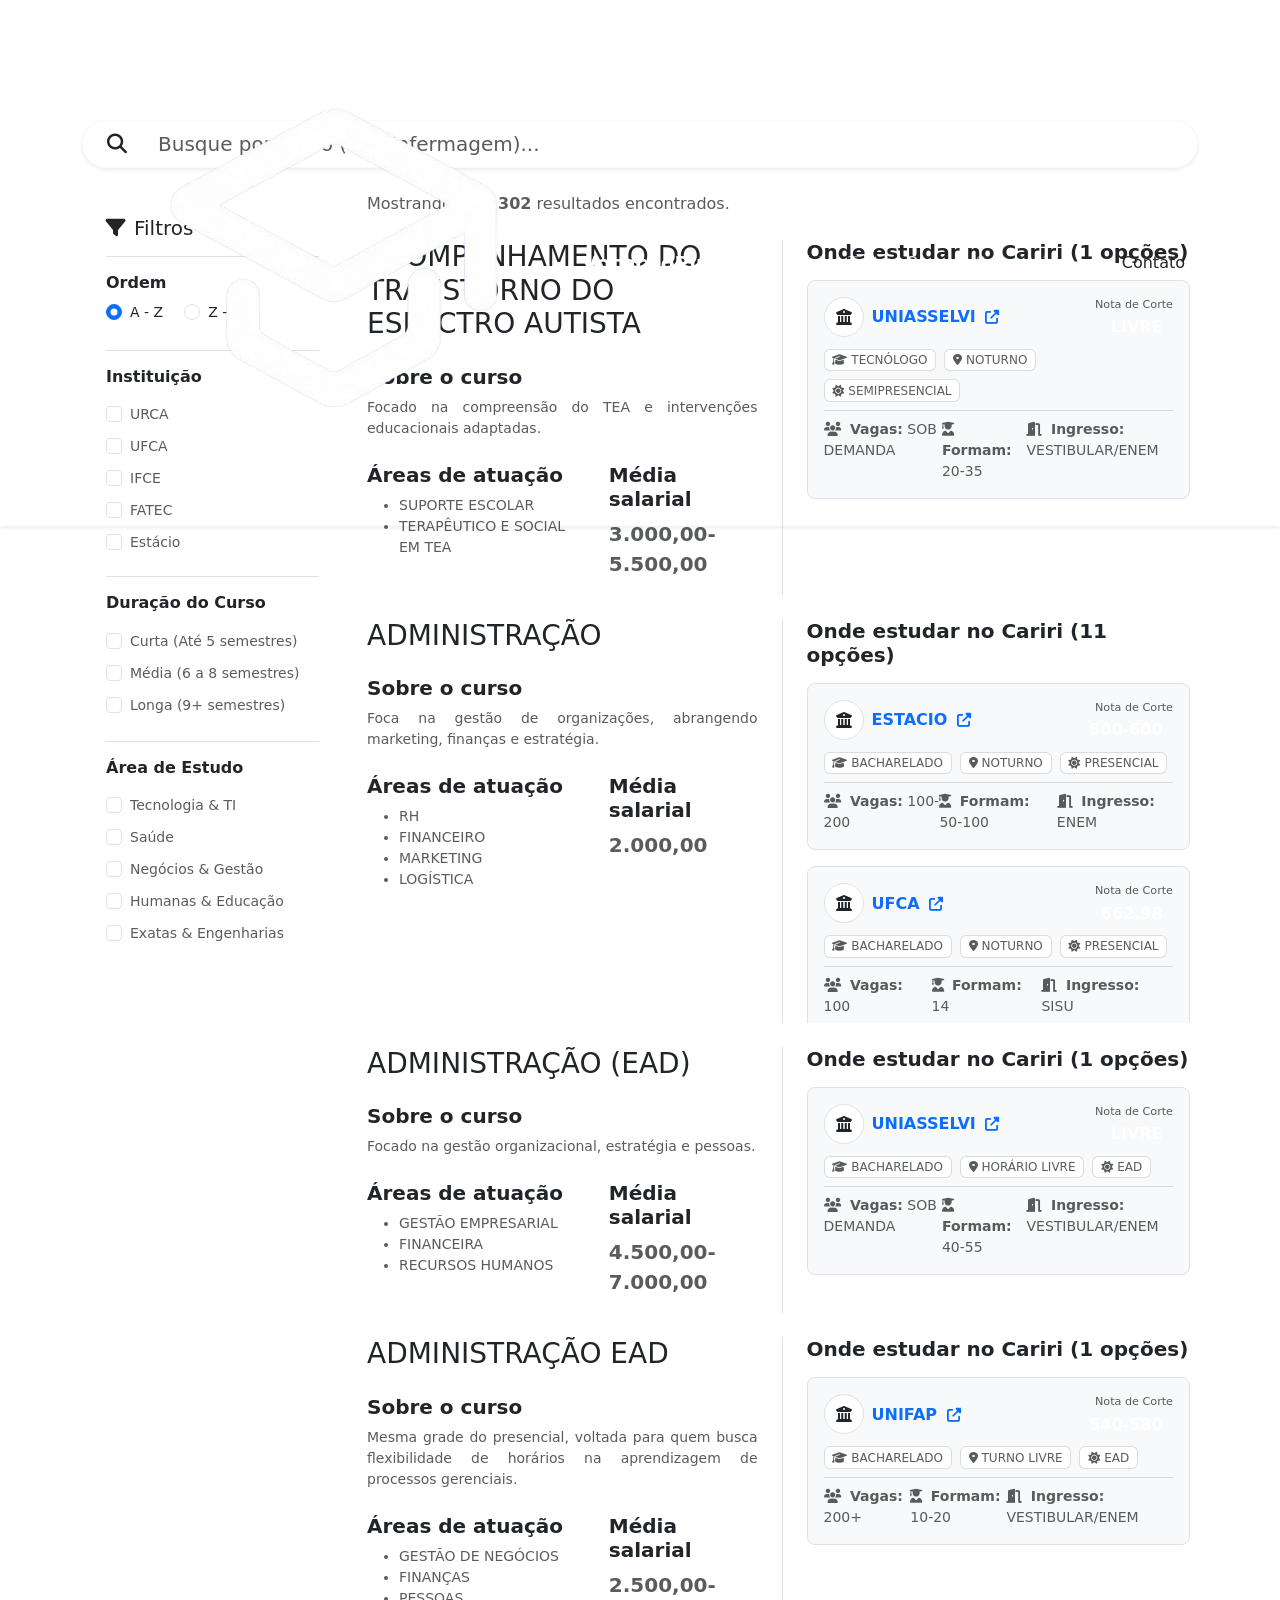
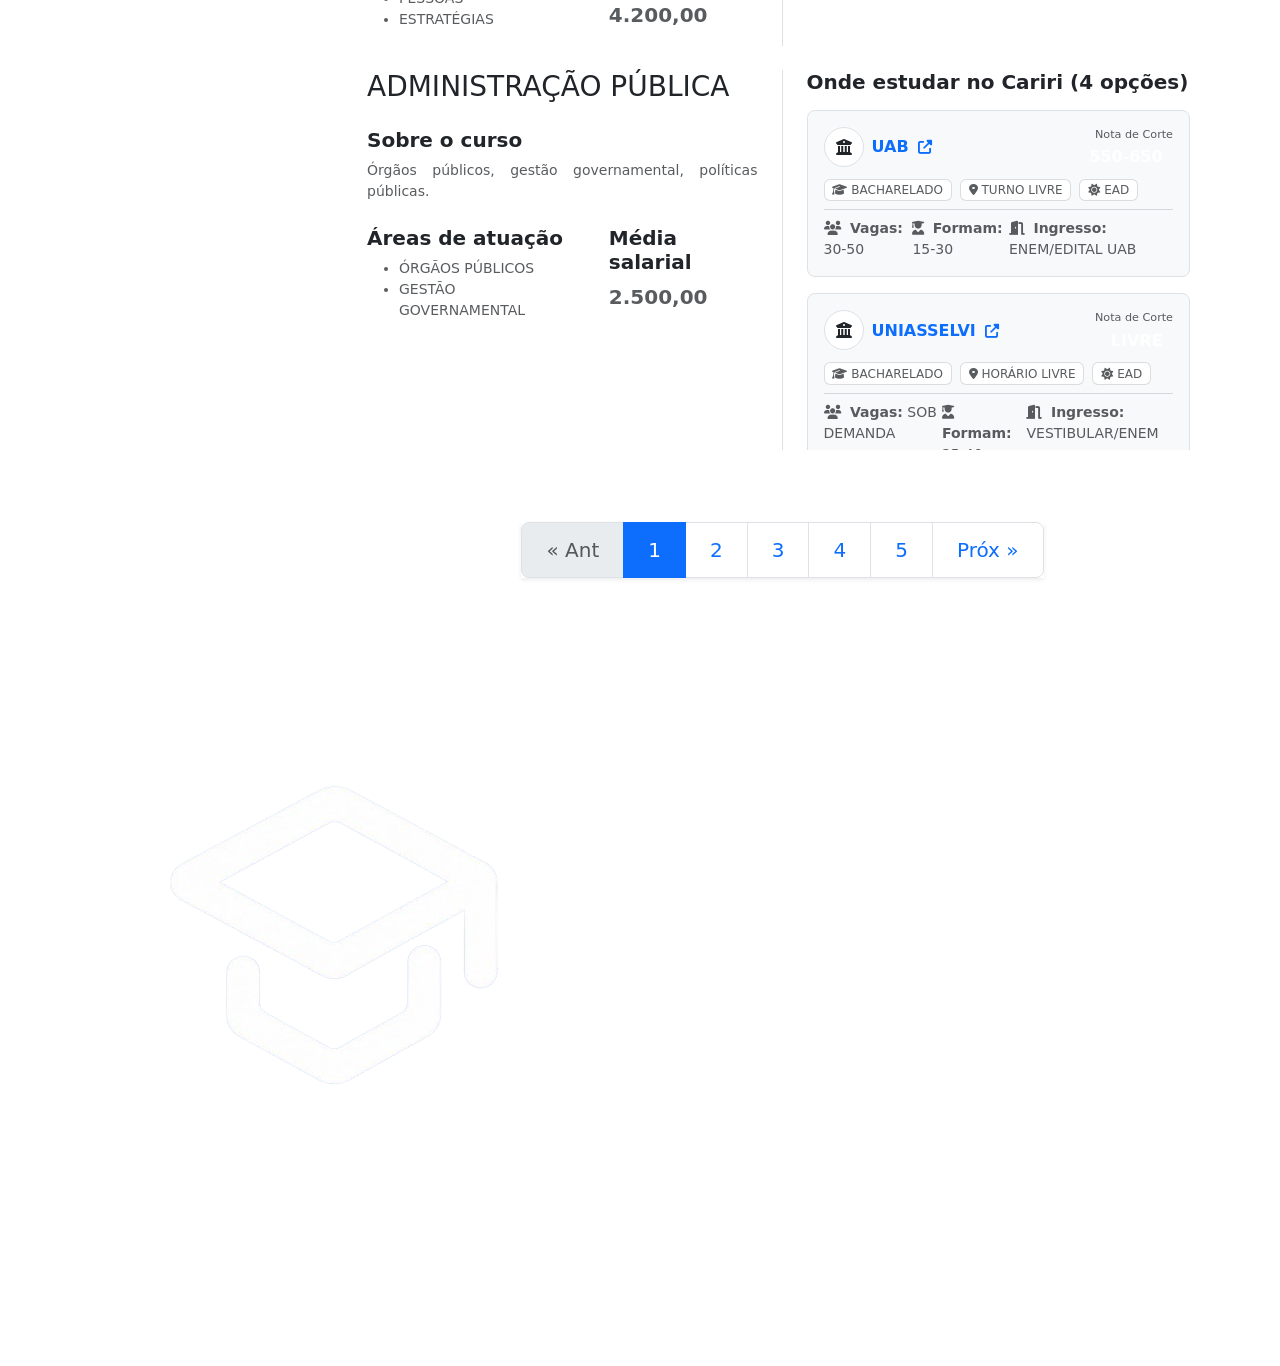
==== cursos.html @ d90a33eb "Vocação Plus" ====
<!DOCTYPE html>
<html lang="pt-br">
<head>
    <meta charset="UTF-8">
    <meta name="viewport" content="width=device-width, initial-scale=1.0">
    <title>Catálogo de Cursos | Vocação Plus</title>
    <link href="https://cdn.jsdelivr.net/npm/bootstrap@5.3.0/dist/css/bootstrap.min.css" rel="stylesheet">
    <link rel="stylesheet" href="https://cdnjs.cloudflare.com/ajax/libs/font-awesome/6.4.0/css/all.min.css">
    <link rel="stylesheet" href="assets/css/style.css">
    <link rel="icon" href="assets/img/logo-arredondada.png" type="image/png">
</head>
<body class="d-flex flex-column min-vh-100 bg-light-soft">

    <nav class="navbar navbar-expand-lg fixed-top bg-gradient-custom shadow-sm">
        <div class="container">
            <a class="navbar-brand fw-bold d-flex align-items-center text-white" href="index.html">
                 <img src="assets/img/logo-removebg-preview.png" alt="logo" class="logo-navbar">VocaçãoPlus
            </a>
            <button class="navbar-toggler border-0 text-white" type="button" data-bs-toggle="collapse" data-bs-target="#navbarNav">
                <i class="fas fa-bars"></i>
            </button>
            <div class="collapse navbar-collapse" id="navbarNav">
                <ul class="navbar-nav mx-auto">
                    <li class="nav-item"><a class="nav-link text-white-50" href="index.html">Início</a></li>
                    <li class="nav-item"><a class="nav-link text-white-50" href="quiz.html">Teste</a></li>
                    <li class="nav-item"><a class="nav-link text-white active" href="cursos.html">Cursos</a></li>
                    <li class="nav-item"><a class="nav-link text-white-50" href="sobre.html">Sobre Nós</a></li>
                </ul>
                <a href="#" class="btn btn-indigo">Contato</a>
            </div>
        </div>
    </nav>

    <main class="flex-grow-1 pt-5 mt-5 container pb-5">
        
        <div class="row mb-4 pt-4">
            <div class="col-12">
                <div class="input-group input-group-lg shadow-sm rounded-pill overflow-hidden border border-light bg-white">
                    <span class="input-group-text bg-white border-0 text-vibrant ps-4"><i class="fas fa-search"></i></span>
                    <input type="text" id="input-pesquisa" class="form-control border-0 bg-white shadow-none text-muted" placeholder="Busque por curso (ex: Enfermagem)...">
                </div>
            </div>
        </div>

        <div class="row">
            <aside class="col-lg-3 mb-4">
                <div class="card-figma p-4 sticky-top" style="top: 100px; max-height: 85vh; overflow-y: auto;">
                    <div class="d-flex justify-content-between align-items-center border-bottom pb-3 mb-3">
                        <h5 class="fw-800 text-indigo mb-0"><i class="fas fa-filter me-2 text-vibrant"></i>Filtros</h5>
                        <button id="btn-limpar" class="btn btn-link text-muted small p-0 text-decoration-none d-none">Limpar</button>
                    </div>

                    <div class="mb-4">
                        <h6 class="fw-bold text-indigo mb-2">Ordem</h6>
                        <div class="form-check form-check-inline">
                            <input class="form-check-input" type="radio" name="ordem" id="ordem-az" value="az" checked>
                            <label class="form-check-label small" for="ordem-az">A - Z</label>
                        </div>
                        <div class="form-check form-check-inline">
                            <input class="form-check-input" type="radio" name="ordem" id="ordem-za" value="za">
                            <label class="form-check-label small" for="ordem-za">Z - A</label>
                        </div>
                    </div>

                    <div class="mb-4 border-top pt-3">
                        <h6 class="fw-bold text-indigo mb-3">Instituição</h6>
                        <div class="filtros-scroll" style="max-height: 150px; overflow-y: auto;">
                            <div class="form-check mb-2"><input class="form-check-input" type="checkbox" value="URCA" id="inst-urca" name="instituicao"><label class="form-check-label text-muted small" for="inst-urca">URCA</label></div>
                            <div class="form-check mb-2"><input class="form-check-input" type="checkbox" value="UFCA" id="inst-ufca" name="instituicao"><label class="form-check-label text-muted small" for="inst-ufca">UFCA</label></div>
                            <div class="form-check mb-2"><input class="form-check-input" type="checkbox" value="IFCE" id="inst-ifce" name="instituicao"><label class="form-check-label text-muted small" for="inst-ifce">IFCE</label></div>
                            <div class="form-check mb-2"><input class="form-check-input" type="checkbox" value="FATEC" id="inst-fatec" name="instituicao"><label class="form-check-label text-muted small" for="inst-fatec">FATEC</label></div>
                            <div class="form-check mb-2"><input class="form-check-input" type="checkbox" value="ESTÁCIO" id="inst-estacio" name="instituicao"><label class="form-check-label text-muted small" for="inst-estacio">Estácio</label></div>
                            <div class="form-check mb-2"><input class="form-check-input" type="checkbox" value="UNILEÃO" id="inst-unileao" name="instituicao"><label class="form-check-label text-muted small" for="inst-unileao">Unileão</label></div>
                            <div class="form-check mb-2"><input class="form-check-input" type="checkbox" value="UNINASSAU" id="inst-uninassau" name="instituicao"><label class="form-check-label text-muted small" for="inst-uninassau">Uninassau</label></div>
                            <div class="form-check mb-2"><input class="form-check-input" type="checkbox" value="UNIFAP" id="inst-unifap" name="instituicao"><label class="form-check-label text-muted small" for="inst-unifap">UNIFAP</label></div>
                            <div class="form-check mb-2"><input class="form-check-input" type="checkbox" value="UNIFAMEC" id="inst-unifamec" name="instituicao"><label class="form-check-label text-muted small" for="inst-unifamec">UNIFAMEC</label></div>
                            <div class="form-check mb-2"><input class="form-check-input" type="checkbox" value="CECAPE" id="inst-cecape" name="instituicao"><label class="form-check-label text-muted small" for="inst-cecape">CECAPE</label></div>
                            <div class="form-check mb-2"><input class="form-check-input" type="checkbox" value="UAB" id="inst-uab" name="instituicao"><label class="form-check-label text-muted small" for="inst-uab">UAB</label></div>
                            <div class="form-check mb-2"><input class="form-check-input" type="checkbox" value="UNIASSELVI" id="inst-uniasselvi" name="instituicao"><label class="form-check-label text-muted small" for="inst-uniasselvi">UNIASSELVI</label></div>
                            <div class="form-check mb-2"><input class="form-check-input" type="checkbox" value="UNIFACS" id="inst-unifacs" name="instituicao"><label class="form-check-label text-muted small" for="inst-unifacs">UNIFACS</label></div>
                            <div class="form-check mb-2"><input class="form-check-input" type="checkbox" value="UNIFATECIE" id="inst-unifatecie" name="instituicao"><label class="form-check-label text-muted small" for="inst-unifatecie">UNIFATECIE</label></div>
                            <div class="form-check mb-2"><input class="form-check-input" type="checkbox" value="UNINTER" id="inst-uninter" name="instituicao"><label class="form-check-label text-muted small" for="inst-uninter">UNINTER</label></div>
                            <div class="form-check mb-2"><input class="form-check-input" type="checkbox" value="UNIP" id="inst-unip" name="instituicao"><label class="form-check-label text-muted small" for="inst-unip">UNIP</label></div>
                            <div class="form-check mb-2"><input class="form-check-input" type="checkbox" value="UNOPAR" id="inst-unopar" name="instituicao"><label class="form-check-label text-muted small" for="inst-unopar">UNOPAR</label></div>
                            <div class="form-check mb-2"><input class="form-check-input" type="checkbox" value="UVA" id="inst-uva" name="instituicao"><label class="form-check-label text-muted small" for="inst-uva">UVA</label></div>
                        </div>
                    </div>


                    <div class="mb-4 border-top pt-3">
                        <h6 class="fw-bold text-indigo mb-3">Duração do Curso</h6>
                        <div class="form-check mb-2"><input class="form-check-input" type="checkbox" value="curto" id="dur-curto" name="duracao"><label class="form-check-label text-muted small" for="dur-curto">Curta (Até 5 semestres)</label></div>
                        <div class="form-check mb-2"><input class="form-check-input" type="checkbox" value="medio" id="dur-medio" name="duracao"><label class="form-check-label text-muted small" for="dur-medio">Média (6 a 8 semestres)</label></div>
                        <div class="form-check mb-2"><input class="form-check-input" type="checkbox" value="longo" id="dur-longo" name="duracao"><label class="form-check-label text-muted small" for="dur-longo">Longa (9+ semestres)</label></div>
                    </div>

                    <div class="mb-4 border-top pt-3">
                        <h6 class="fw-bold text-indigo mb-3">Área de Estudo</h6>
                        <div class="form-check mb-2"><input class="form-check-input" type="checkbox" value="TECNOLOGIA" name="area"><label class="form-check-label text-muted small">Tecnologia & TI</label></div>
                        <div class="form-check mb-2"><input class="form-check-input" type="checkbox" value="SAUDE" name="area"><label class="form-check-label text-muted small">Saúde</label></div>
                        <div class="form-check mb-2"><input class="form-check-input" type="checkbox" value="NEGOCIOS" name="area"><label class="form-check-label text-muted small">Negócios & Gestão</label></div>
                        <div class="form-check mb-2"><input class="form-check-input" type="checkbox" value="HUMANAS" name="area"><label class="form-check-label text-muted small">Humanas & Educação</label></div>
                        <div class="form-check mb-2"><input class="form-check-input" type="checkbox" value="EXATAS" name="area"><label class="form-check-label text-muted small">Exatas & Engenharias</label></div>
                    </div>

                    <button id="btn-filtrar" class="btn btn-indigo w-100 rounded-pill mt-2">Aplicar Filtros</button>
                </div>
            </aside>

            <section class="col-lg-9">
                <div class="d-flex justify-content-between align-items-center mb-4">
                    <p class="text-muted mb-0" id="info-resultados">Carregando cursos...</p>
                </div>

                <div id="container-cursos" class="row">
                    <div class="text-center py-5 my-5 w-100">
                        <div class="spinner-border text-vibrant" role="status"></div>
                    </div>
                </div>

                <nav class="mt-5 d-flex justify-content-center">
                    <ul class="pagination pagination-lg shadow-sm" id="paginacao-cursos"></ul>
                </nav>
            </section>
        </div>
    </main>

    <footer class="footer bg-gradient-custom pt-5 pb-3 text-white">
        <div class="container text-center text-lg-start">
            <div class="row gy-4">
                <div class="col-lg-4">
                    <h5 class="fw-bold"><img src="assets/img/logo-removebg-preview.png" alt="footer logo" class="logo-navbar">VocaçãoPlus</h5>
                    <p class="mt-3 small">Transformando o futuro de estudantes com clareza e inteligência artificial.</p>
                </div>
                <div class="col-lg-4 text-center">
                    <h6 class="fw-bold mb-4">Siga-nos</h6>
                    <div class="d-flex justify-content-center gap-3 fs-4">
                        <a href="https://www.instagram.com/vocacaoplus" class="text-white"><i class="fab fa-instagram"></i></a>
                        <a href="#" class="text-white"><i class="fab fa-linkedin"></i></a>
                    </div>
                </div>
                <div class="col-lg-4 text-center text-lg-end">
                    <h6 class="fw-bold mb-4">Contato</h6>
                    <p class="small mb-1">@vocacaoplus</p>
                    <p class="small">uniguide2026@gmail.com</p>
                </div>
            </div>
            <hr class="mt-4 opacity-25">
            <p class="text-center small mb-0">&copy; 2026 Vocação Plus.</p>
        </div>
    </footer>

    <script src="https://cdn.jsdelivr.net/npm/bootstrap@5.3.0/dist/js/bootstrap.bundle.min.js"></script>
    <script src="assets/js/data.js"></script>
</body>
</html>
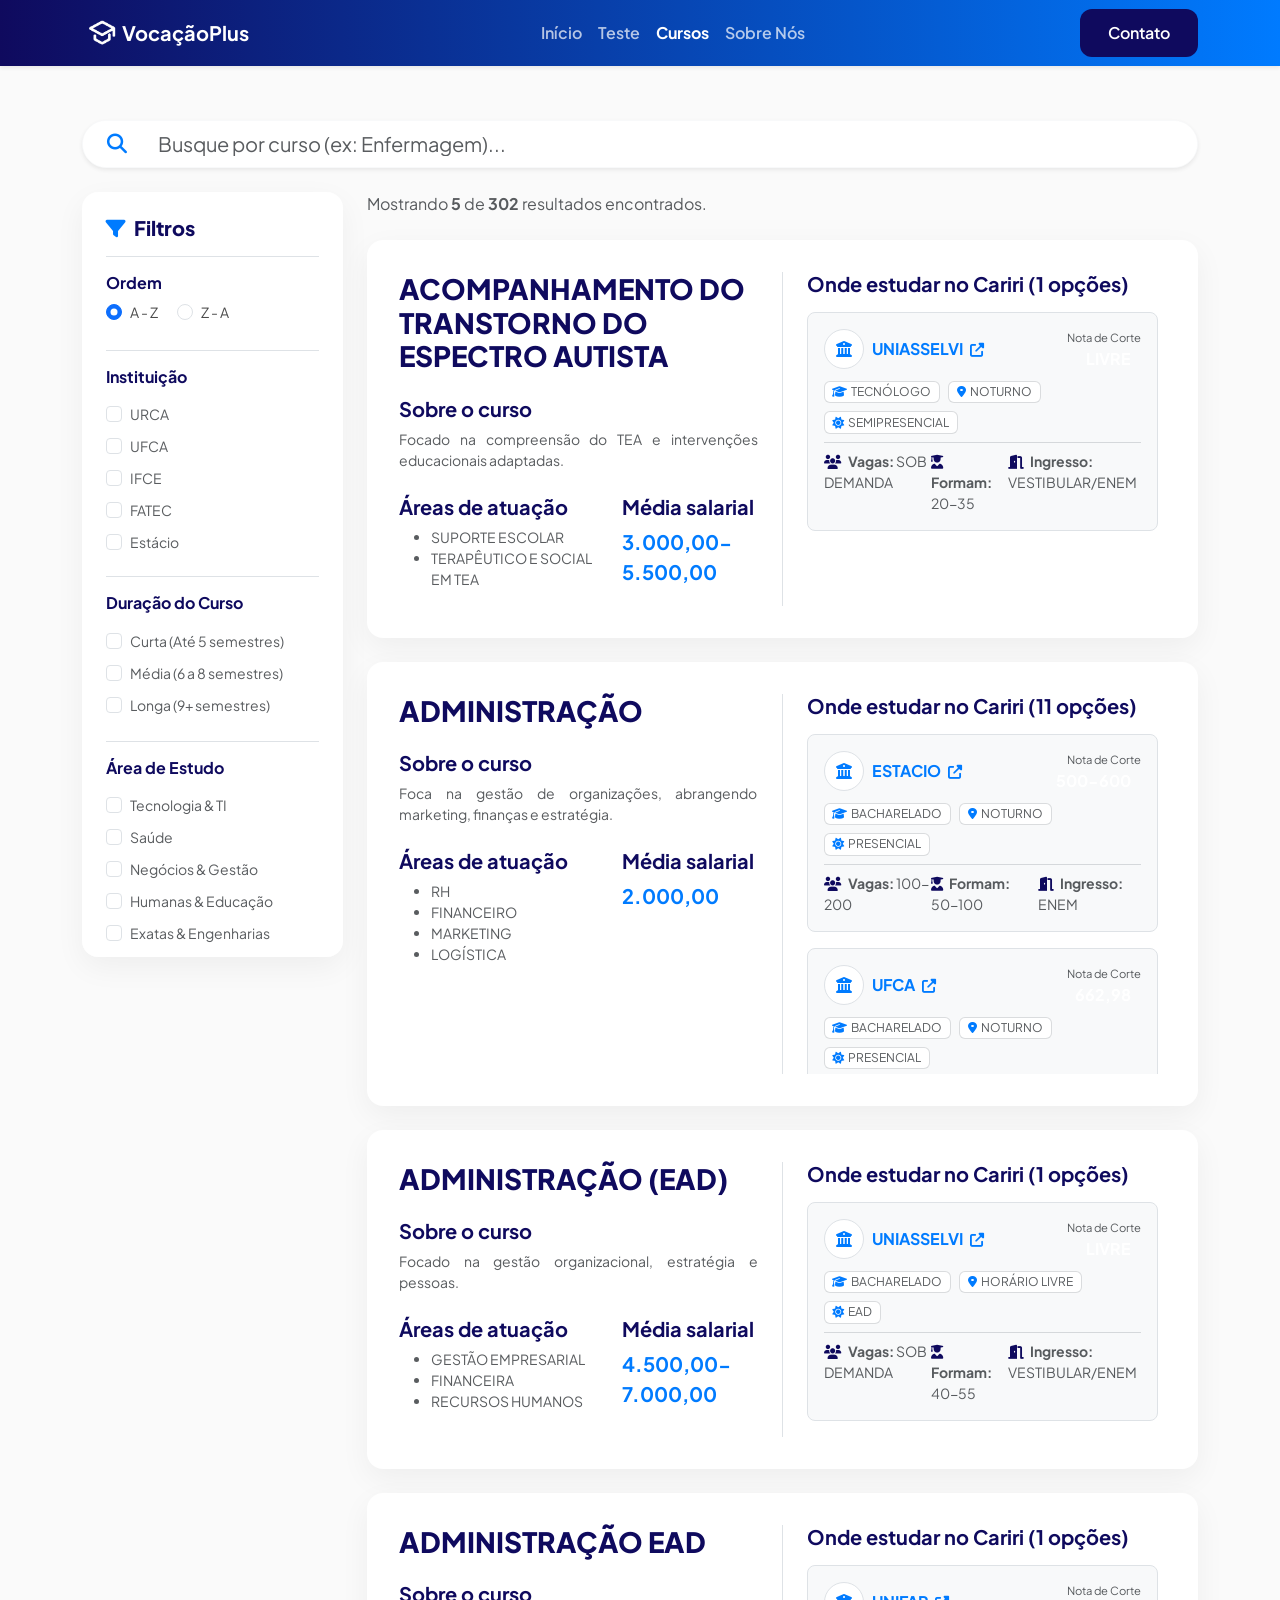
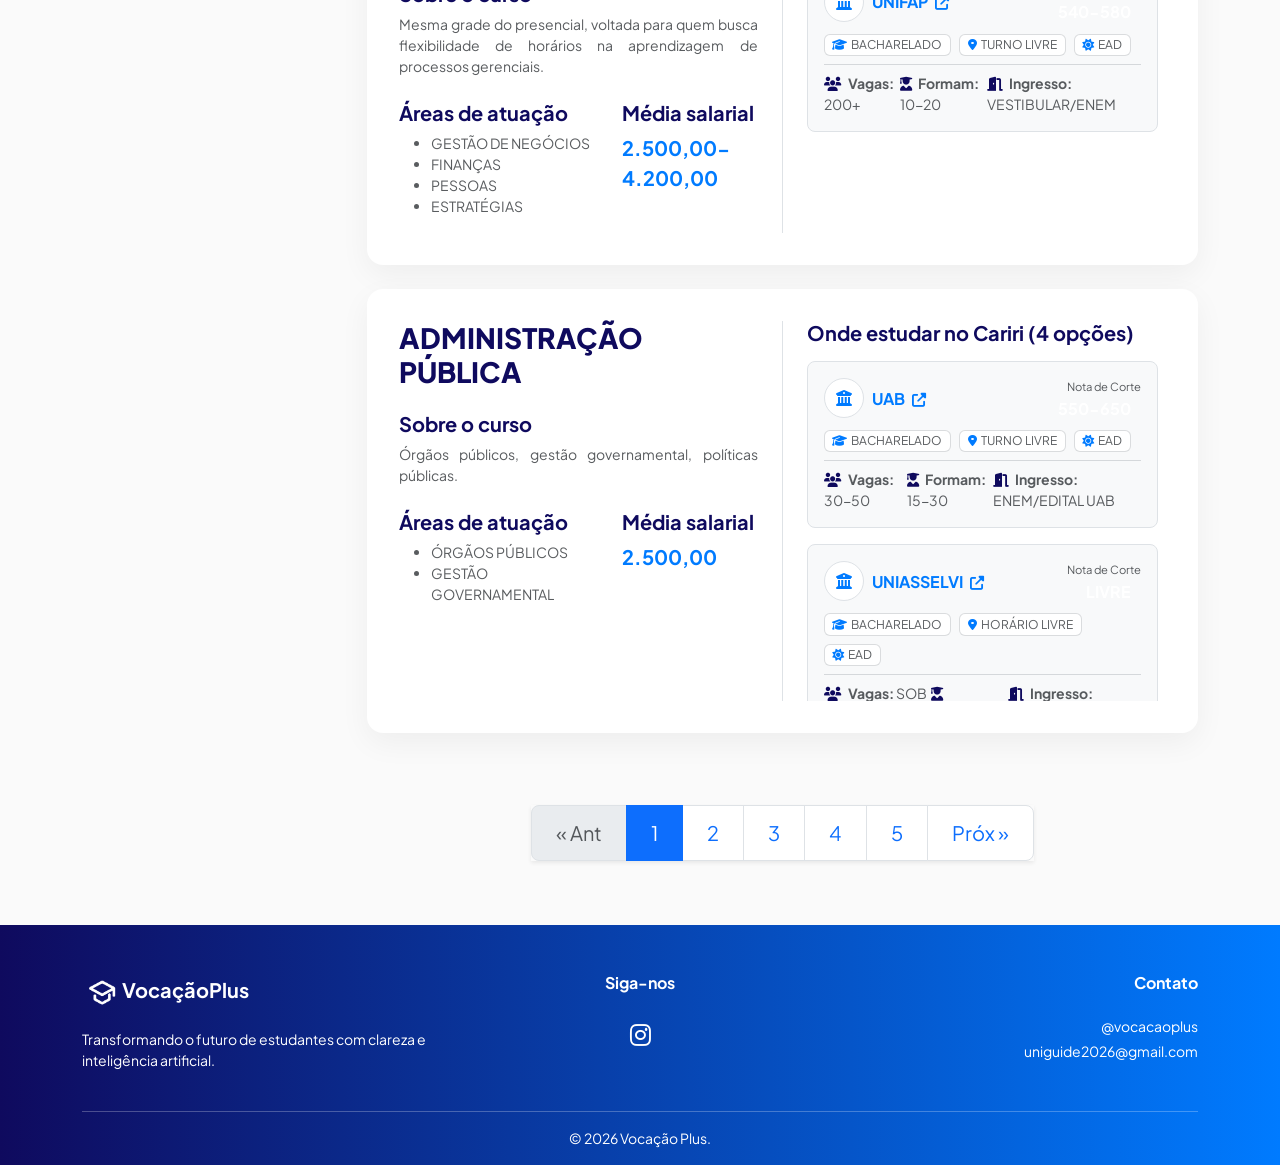
==== commit c6bccd27: "Vocação Plus" ====
--- a/cursos.html
+++ b/cursos.html
@@ -136,7 +136,6 @@
                     <h6 class="fw-bold mb-4">Siga-nos</h6>
                     <div class="d-flex justify-content-center gap-3 fs-4">
                         <a href="https://www.instagram.com/vocacaoplus" class="text-white"><i class="fab fa-instagram"></i></a>
-                        <a href="#" class="text-white"><i class="fab fa-linkedin"></i></a>
                     </div>
                 </div>
                 <div class="col-lg-4 text-center text-lg-end">
--- a/assets/css/style.css
+++ b/assets/css/style.css
@@ -0,0 +1,356 @@
+/* ==========================================================================
+   CSS BASE - TCC VOCAÇÃO PLUS
+   Fidelidade ao Figma e Correção de Layout
+   ========================================================================== */
+
+@import url('https://fonts.googleapis.com/css2?family=Plus+Jakarta+Sans:wght@400;500;600;700;800&display=swap');
+
+:root {
+    /* Cores exatas do seu Figma */
+    --vp-dark-indigo: #0F0A5E;    /* Lado esquerdo da Navbar e botões */
+    --vp-vibrant-blue: #007BFF;   /* Lado direito da Navbar e ícones */
+    --vp-text-gray: #4A4A4A;      /* Texto de parágrafos */
+    --vp-bg-light: #FAFAFA;       /* Fundo padrão */
+    --vp-check-gray: #C4C4C4;     /* Cor dos checks cinzas */
+}
+
+/* 1. RESET E BASE */
+body {
+    font-family: 'Plus Jakarta Sans', sans-serif;
+    background-color: var(--vp-bg-light);
+    color: var(--vp-text-gray);
+    -webkit-font-smoothing: antialiased;
+    overflow-x: hidden; /* Evita barra de rolagem horizontal indesejada */
+}
+
+/* 2. UTILITÁRIOS DE TEXTO E COR */
+.text-indigo { color: var(--vp-dark-indigo) !important; }
+.text-vibrant { color: var(--vp-vibrant-blue) !important; }
+.fw-800 { font-weight: 800 !important; }
+.display-4 { font-size: 3rem; line-height: 1.1; }
+
+/* 3. NAVBAR PADRÃO (Fundo degradê, texto branco) */
+.bg-gradient-custom {
+    background: linear-gradient(90deg, var(--vp-dark-indigo) 0%, var(--vp-vibrant-blue) 100%) !important;
+}
+
+.navbar-brand, .nav-link {
+    color: white !important;
+    transition: opacity 0.2s ease;
+}
+
+.nav-link {
+    font-weight: 600;
+    opacity: 0.7; /* Efeito text-white-50 do design */
+
+}
+
+.logo-icon {
+  width: 100px;  
+  height: 100px; 
+  object-fit: cover; 
+  
+  border-radius: 50%; 
+}
+
+.logo-navbar{
+    width: 40px;
+    height: 40px;
+}
+
+.nav-link:hover, .nav-link.active {
+    opacity: 1;
+    font-weight: 700;
+}
+
+/* 4. BOTÕES (Design Figma: cantos menos arredondados) */
+.btn-indigo {
+    background-color: var(--vp-dark-indigo);
+    color: white;
+    font-weight: 600;
+    border-radius: 12px; /* Cantos conforme design */
+    padding: 12px 28px;
+    border: none;
+    transition: all 0.3s ease;
+}
+
+.btn-indigo:hover {
+    background-color: #08009b;
+    transform: translateY(-2px);
+    box-shadow: 0 8px 20px rgba(19, 8, 180, 0.2);
+    color: white;
+}
+
+.btn-vibrant{
+    /* O segredo: usamos background: linear-gradient */
+    background: linear-gradient(45deg, #007BFF, #1a1581) !important;
+    
+    /* Remove a borda para não quebrar o visual */
+    border: none !important;
+    
+    /* Garante que o efeito de transição seja suave */
+    transition: all 0.3s ease;
+}
+
+.btn-outline-primary:hover {
+    background-color: var(--vp-vibrant-blue);
+    border-color: var(--vp-vibrant-blue);
+    color: rgb(0, 15, 151);
+}
+
+.btn-outline-secondary {
+    border-color: var(--vp-dark-indigo);
+    color: var(--vp-dark-indigo);
+    font-weight: 600;
+    transition: all 0.3s ease;
+}
+
+.btn-outline-secondary:hover {
+    background-color: rgb(0, 0, 136);
+    border-color: var(--vp-vibrant-blue);
+    color: white;
+}
+/* 5. CARDS BASE E EFEITOS */
+.card-figma {
+    background-color: white;
+    border-radius: 16px;
+    border: none;
+    padding: 2rem;
+    box-shadow: 0 10px 30px rgba(0, 0, 0, 0.05);
+    transition: transform 0.3s ease, box-shadow 0.3s ease;
+}
+
+.hover-up:hover {
+    transform: translateY(-5px);
+    box-shadow: 0 15px 35px rgba(15, 10, 94, 0.1);
+}
+
+/* ==========================================================================
+   CORREÇÕES ESPECÍFICAS DA PÁGINA SOBRE NÓS (Baseado nas fotos enviadas)
+   ========================================================================== */
+
+/* CORREÇÃO 1: Linha Divisória (Texto atravessado na Foto 2 e 6) */
+.divider-container {
+    position: relative;
+    text-align: center;
+    margin: 4rem 0;
+    z-index: 1; /* Garante que fique acima de fundos gradientes */
+}
+
+.divider-container::after {
+    content: "";
+    position: absolute;
+    top: 50%;
+    left: 0;
+    width: 100%;
+    height: 1px;
+    background-color: #C4C4C4; /* Cor exata da linha do Figma */
+    z-index: -1; /* Coloca a linha ATRÁS do texto */
+}
+
+.divider-text {
+    position: relative;
+    display: inline-block;
+    background-color: var(--vp-bg-light); /* IMPORTANTE: Mesma cor do fundo para tapar a linha */
+    padding: 0 25px; /* Espaçamento nas laterais do texto */
+    font-weight: 800;
+    font-size: 1.75rem;
+    color: var(--vp-dark-indigo);
+    z-index: 2; /* Garante que o texto fique ACIMA da linha */
+}
+
+/* Garante que o divider dentro do gradiente também funcione */
+.about-pillars .divider-text {
+    background-color: #F8FBFF; /* Cor do fundo gradiente */
+}
+
+/* CORREÇÃO 2: Seção de Pilares eChecks Alinhados (Foto 3) */
+.bg-light-gradient {
+    /* Gradiente suave de fundo do design */
+    background: linear-gradient(180deg, #F0F4F8 0%, #FFFFFF 100%);
+}
+
+.icon-check-circle-figma {
+    display: flex;
+    align-items: center;
+    justify-content: center;
+    /* Tamanho fixo para garantir que seja um círculo perfeito */
+    width: 36px; 
+    height: 36px;
+    min-width: 36px; /* Impede o flexbox de achatar */
+    border-radius: 50%;
+    border: 2px solid #E0E4E8;
+    color: var(--vp-check-gray);
+    font-size: 1rem;
+    background-color: white;
+}
+
+/* CORREÇÃO 3: Linha do Tempo Vertical e Cards Grandes (Foto 4) */
+.timeline-vertical-figma {
+    position: relative;
+    padding-left: 3rem; /* Espaço para a linha e bolinha */
+}
+
+/* A linha vertical cinza */
+.timeline-vertical-figma::before {
+    content: "";
+    position: absolute;
+    top: 10px;
+    left: calc(1rem + 6px); /* Centraliza a linha com a bolinha */
+    width: 2px;
+    height: calc(100% - 20px);
+    background-color: #E8F0FE;
+    z-index: 0;
+}
+
+.timeline-marker {
+    display: block;
+    width: 14px;
+    height: 14px;
+    border-radius: 50%;
+    background-color: var(--vp-vibrant-blue);
+    border: 3px solid white;
+    box-shadow: 0 0 0 1px #E8F0FE;
+    position: absolute;
+    left: 1rem;
+    z-index: 2;
+}
+
+.timeline-card-large {
+    /* Aplica o degradê do design no card */
+    background: linear-gradient(90deg, var(--vp-dark-indigo) 0%, var(--vp-vibrant-blue) 100%) !important;
+    border-radius: 16px;
+    border: none;
+}
+
+.icon-check-circle-figma-large {
+    display: flex;
+    align-items: center;
+    justify-content: center;
+    width: 50px;
+    height: 50px;
+    min-width: 50px;
+    border-radius: 50%;
+    border: 2px solid rgba(255,255,255,0.4);
+    color: white;
+    font-size: 1.5rem;
+}
+
+/* CORREÇÃO 4: Círculos do Processo Ovais (Foto 5) */
+.process-circles-figma .col-md-4 {
+    /* Reset de margens do Bootstrap que quebram o alinhamento central */
+    margin-bottom: 2rem; 
+}
+
+.process-circle-figma {
+    display: flex;
+    align-items: center;
+    justify-content: center;
+    /* Tamanho fixo obrigatório para não ficar oval */
+    width: 80px;
+    height: 80px;
+    min-width: 80px;
+    border-radius: 50%;
+    /* Degradê vertical azul escuro -> vibrante */
+    background: linear-gradient(180deg, var(--vp-dark-indigo) 0%, var(--vp-vibrant-blue) 100%);
+    color: white;
+    font-size: 2rem;
+    box-shadow: 0 5px 20px rgba(15, 10, 94, 0.2);
+}
+
+/* Linha conectora horizontal (Desktop) */
+@media (min-width: 768px) {
+    .process-circles-figma::before {
+        content: "";
+        position: absolute;
+        top: 40px; /* Alinha com o centro do círculo de 80px */
+        left: 15%;
+        width: 70%;
+        height: 2px;
+        background-color: #E8F0FE;
+        z-index: -1;
+    }
+}
+
+/* CORREÇÃO 5: Cards de Equipe Pequenos e Alinhados */
+.team-cards-figma .card-figma {
+    padding: 1.5rem;
+    text-align: center;
+}
+
+.team-cards-figma i {
+    font-size: 2.5rem;
+    color: white;
+    opacity: 0.9;
+}
+
+/* Utilitários Finais */
+.z-index-2 { z-index: 2; }
+.position-relative { position: relative; }
+
+/* Isso garante que o fundo do texto 'tampe' a linha cinza em qualquer lugar */
+.divider-text {
+    position: relative;
+    display: inline-block;
+    background-color: #FAFAFA !important; /* Cor padrão do fundo */
+    padding: 0 25px;
+    z-index: 2;
+}
+
+/* Ajuste especial para quando o divider estiver dentro da seção azul clara */
+.about-pillars .divider-text {
+    background-color: #F4F7FB !important; /* Cor exata da seção bg-light-soft */
+}
+
+/* Melhor alinhamento da navbar */
+/* Logo da Navbar */
+.navbar-logo{
+    width: 50px;
+    height: 50px;
+    object-fit: contain;
+}
+
+/* Responsivo */
+@media (max-width: 768px){
+    .navbar-logo{
+        width: 38px;
+        height: 38px;
+    }
+
+    .navbar-brand{
+        font-size: 1.1rem;
+    }
+}
+
+/* ==========================================================================
+   AJUSTES MOBILE - CARD DE RESULTADO (ESTRELA FONT-AWESOME)
+   ========================================================================== */
+@media (max-width: 768px) {
+    
+    /* 1. Reduz e reposiciona a estrela no celular, sobrescrevendo o HTML */
+    .card-figma i.fa-star.position-absolute {
+        font-size: 8rem !important;      /* Corta o tamanho pela metade */
+        top: 50% !important;             /* Centraliza verticalmente */
+        right: -20px !important;         /* Mantém no cantinho direito */
+        transform: translateY(-50%);     /* Ajuste fino do centro vertical */
+        z-index: 0;                      /* Joga a estrela para o fundo */
+        opacity: 0.1 !important;         /* Garante que fique bem transparente */
+    }
+
+    /* 2. Traz os textos para a frente para nunca serem cobertos */
+    .card-figma h5.text-white-50,
+    .card-figma h1#res-eixo {
+        position: relative;
+        z-index: 2;                      /* Coloca os textos acima da estrela */
+    }
+
+    /* 3. Reduz o padding (p-5) do card para ganhar espaço útil na tela do celular */
+    .card-figma.p-5 {
+        padding: 2.5rem 1.5rem !important;
+    }
+    
+    /* 4. Ajusta o tamanho da fonte do resultado para não quebrar a linha */
+    .card-figma h1#res-eixo {
+        font-size: 2.5rem !important;
+    }
+}
